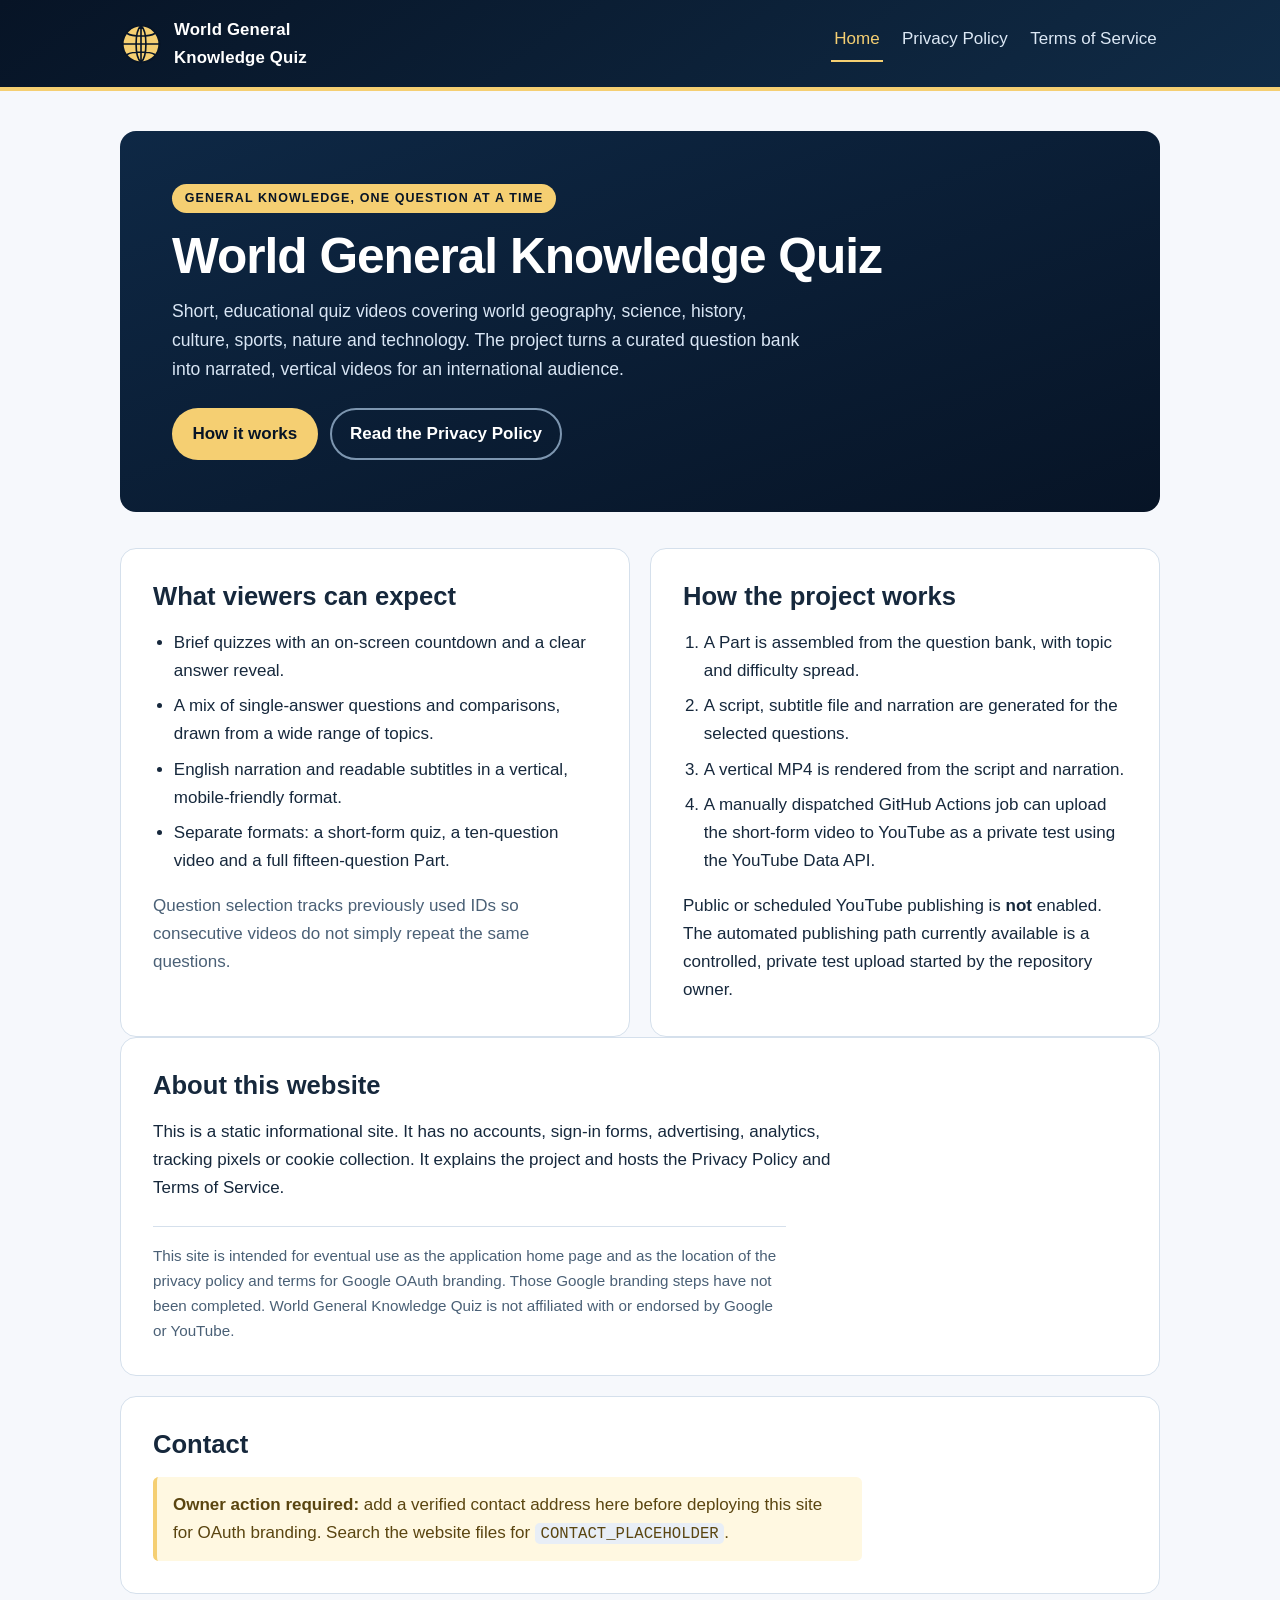
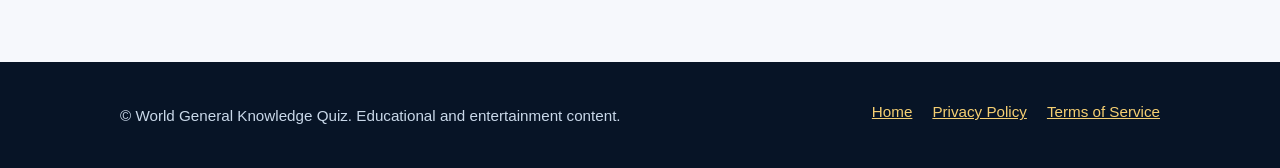
==== website/index.html @ ad519403 "feat(website): add public quiz website and privacy pages" ====
<!doctype html>
<html lang="en">
<head>
  <meta charset="utf-8">
  <meta name="viewport" content="width=device-width, initial-scale=1">
  <title>World General Knowledge Quiz — Home</title>
  <meta name="description" content="World General Knowledge Quiz creates short educational quiz videos about world geography, science, history, culture and more. Learn about the project and its publishing process.">
  <link rel="icon" href="assets/globe.svg" type="image/svg+xml">
  <link rel="stylesheet" href="assets/styles.css">
</head>
<body>
  <a class="skip-link" href="#main">Skip to main content</a>

  <header class="site-header">
    <div class="wrap header-inner">
      <a class="brand" href="index.html">
        <img src="assets/globe.svg" alt="" width="42" height="42">
        <span>World General Knowledge Quiz</span>
      </a>
      <nav class="site-nav" aria-label="Main navigation">
        <ul>
          <li><a href="index.html" aria-current="page">Home</a></li>
          <li><a href="privacy.html">Privacy Policy</a></li>
          <li><a href="terms.html">Terms of Service</a></li>
        </ul>
      </nav>
    </div>
  </header>

  <main id="main" class="wrap">
    <section class="hero">
      <span class="eyebrow">General knowledge, one question at a time</span>
      <h1>World General Knowledge Quiz</h1>
      <p>Short, educational quiz videos covering world geography, science, history, culture, sports, nature and technology. The project turns a curated question bank into narrated, vertical videos for an international audience.</p>
      <div class="actions">
        <a class="btn btn-primary" href="#how-it-works">How it works</a>
        <a class="btn btn-secondary" href="privacy.html">Read the Privacy Policy</a>
      </div>
    </section>

    <div class="grid">
      <section class="card">
        <h2>What viewers can expect</h2>
        <ul>
          <li>Brief quizzes with an on-screen countdown and a clear answer reveal.</li>
          <li>A mix of single-answer questions and comparisons, drawn from a wide range of topics.</li>
          <li>English narration and readable subtitles in a vertical, mobile-friendly format.</li>
          <li>Separate formats: a short-form quiz, a ten-question video and a full fifteen-question Part.</li>
        </ul>
        <p class="muted">Question selection tracks previously used IDs so consecutive videos do not simply repeat the same questions.</p>
      </section>

      <section class="card" id="how-it-works">
        <h2>How the project works</h2>
        <ol>
          <li>A Part is assembled from the question bank, with topic and difficulty spread.</li>
          <li>A script, subtitle file and narration are generated for the selected questions.</li>
          <li>A vertical MP4 is rendered from the script and narration.</li>
          <li>A manually dispatched GitHub Actions job can upload the short-form video to YouTube as a private test using the YouTube Data API.</li>
        </ol>
        <p>Public or scheduled YouTube publishing is <strong>not</strong> enabled. The automated publishing path currently available is a controlled, private test upload started by the repository owner.</p>
      </section>
    </div>

    <section class="card">
      <h2>About this website</h2>
      <p>This is a static informational site. It has no accounts, sign-in forms, advertising, analytics, tracking pixels or cookie collection. It explains the project and hosts the Privacy Policy and Terms of Service.</p>
      <p class="note">This site is intended for eventual use as the application home page and as the location of the privacy policy and terms for Google OAuth branding. Those Google branding steps have not been completed. World General Knowledge Quiz is not affiliated with or endorsed by Google or YouTube.</p>
    </section>

    <section class="card">
      <h2>Contact</h2>
      <!-- CONTACT_PLACEHOLDER: no verified contact address exists in the project documentation. Owner must supply one before publishing. -->
      <p class="placeholder"><strong>Owner action required:</strong> add a verified contact address here before deploying this site for OAuth branding. Search the website files for <code>CONTACT_PLACEHOLDER</code>.</p>
    </section>
  </main>

  <footer class="site-footer">
    <div class="wrap footer-inner">
      <p>&copy; World General Knowledge Quiz. Educational and entertainment content.</p>
      <ul>
        <li><a href="index.html">Home</a></li>
        <li><a href="privacy.html">Privacy Policy</a></li>
        <li><a href="terms.html">Terms of Service</a></li>
      </ul>
    </div>
  </footer>
</body>
</html>
---- website/assets/styles.css ----
:root {
  --navy: #071426;
  --navy-2: #102b46;
  --gold: #f5cf72;
  --ink: #16283c;
  --muted: #4a6076;
  --paper: #f6f8fc;
  --line: #d5e0ec;
  --link: #0b5cad;
  --green: #77e0a3;
  --radius: 16px;
}

* { box-sizing: border-box; }

html { scroll-behavior: smooth; }

body {
  margin: 0;
  background: var(--paper);
  color: var(--ink);
  font: 17px/1.65 -apple-system, BlinkMacSystemFont, "Segoe UI", Roboto, Helvetica, Arial, sans-serif;
  -webkit-font-smoothing: antialiased;
}

.wrap { width: min(1040px, calc(100% - 2rem)); margin-inline: auto; }

.skip-link {
  position: absolute;
  left: -9999px;
  top: 0;
  background: var(--gold);
  color: var(--navy);
  padding: .6rem 1rem;
  z-index: 10;
}
.skip-link:focus { left: .5rem; top: .5rem; }

a { color: var(--link); }
a:hover { text-decoration-thickness: 2px; }
a:focus-visible, button:focus-visible {
  outline: 3px solid var(--gold);
  outline-offset: 3px;
}

.site-header {
  background: linear-gradient(145deg, var(--navy) 0%, var(--navy-2) 100%);
  color: #fff;
  border-bottom: 4px solid var(--gold);
}
.header-inner {
  display: flex;
  flex-wrap: wrap;
  gap: 1rem;
  align-items: center;
  justify-content: space-between;
  padding-block: 1rem;
}
.brand {
  display: inline-flex;
  align-items: center;
  gap: .75rem;
  color: #fff;
  font-weight: 800;
  font-size: 1.05rem;
  text-decoration: none;
  letter-spacing: .01em;
}
.brand img { width: 42px; height: 42px; flex: none; }
.brand span { max-width: 18ch; }

.site-nav ul {
  display: flex;
  flex-wrap: wrap;
  gap: .35rem 1rem;
  list-style: none;
  margin: 0;
  padding: 0;
}
.site-nav a {
  display: block;
  color: #dce8f5;
  text-decoration: none;
  padding: .4rem .2rem;
  border-bottom: 2px solid transparent;
}
.site-nav a:hover, .site-nav a[aria-current="page"] {
  color: var(--gold);
  border-bottom-color: var(--gold);
}

main { padding-block: 2.5rem 3rem; }

.hero {
  background: linear-gradient(160deg, #0e2845 0%, var(--navy) 100%);
  color: #fff;
  border-radius: var(--radius);
  padding: clamp(1.75rem, 5vw, 3.25rem);
  margin-bottom: 2.25rem;
}
.hero h1 {
  margin: 0 0 .75rem;
  font-size: clamp(2rem, 5.5vw, 3.1rem);
  line-height: 1.12;
  letter-spacing: -.02em;
}
.hero p { margin: 0 0 1.5rem; max-width: 65ch; color: #d9e6f5; font-size: 1.1rem; }
.eyebrow {
  display: inline-block;
  color: var(--navy);
  background: var(--gold);
  border-radius: 999px;
  padding: .25rem .8rem;
  font-size: .78rem;
  font-weight: 800;
  letter-spacing: .09em;
  text-transform: uppercase;
  margin-bottom: 1rem;
}
.actions { display: flex; flex-wrap: wrap; gap: .75rem; }
.btn {
  display: inline-block;
  border-radius: 999px;
  padding: .65rem 1.15rem;
  font-weight: 700;
  text-decoration: none;
  border: 2px solid transparent;
}
.btn-primary { background: var(--gold); color: var(--navy); }
.btn-secondary { color: #fff; border-color: #7d96b0; }

h1, h2, h3 { line-height: 1.2; }
h2 { font-size: 1.6rem; margin: 0 0 .75rem; }
h3 { font-size: 1.15rem; margin: 1.5rem 0 .35rem; }
p, li { max-width: 75ch; }
.card {
  background: #fff;
  border: 1px solid var(--line);
  border-radius: var(--radius);
  padding: clamp(1.25rem, 4vw, 2rem);
  margin-bottom: 1.25rem;
}
.grid { display: grid; gap: 1.25rem; grid-template-columns: repeat(auto-fit, minmax(250px, 1fr)); }
.grid .card { margin-bottom: 0; }
.card p:last-child { margin-bottom: 0; }
.muted { color: var(--muted); }
.placeholder {
  background: #fff8e1;
  border-left: 4px solid var(--gold);
  border-radius: .35rem;
  padding: .85rem 1rem;
  color: #5a4510;
}
code { background: #e8eef6; padding: .1rem .35rem; border-radius: .3rem; font-size: .92em; }
.note {
  font-size: .95rem;
  color: var(--muted);
  border-top: 1px solid var(--line);
  padding-top: 1rem;
  margin-top: 1.5rem;
}
ul, ol { padding-left: 1.3rem; }
li { margin-bottom: .45rem; }

.site-footer {
  background: var(--navy);
  color: #c9d8e9;
  padding-block: 1.6rem;
  font-size: .95rem;
}
.footer-inner {
  display: flex;
  flex-wrap: wrap;
  gap: .75rem 1.5rem;
  align-items: center;
  justify-content: space-between;
}
.site-footer a { color: var(--gold); }
.site-footer ul { display: flex; flex-wrap: wrap; gap: .5rem 1.25rem; list-style: none; margin: 0; padding: 0; }

@media (max-width: 640px) {
  .brand span { max-width: none; font-size: .98rem; }
  .site-nav a { padding-block: .55rem; }
  .hero { padding: 1.5rem 1.25rem; }
  main { padding-top: 1.5rem; }
}
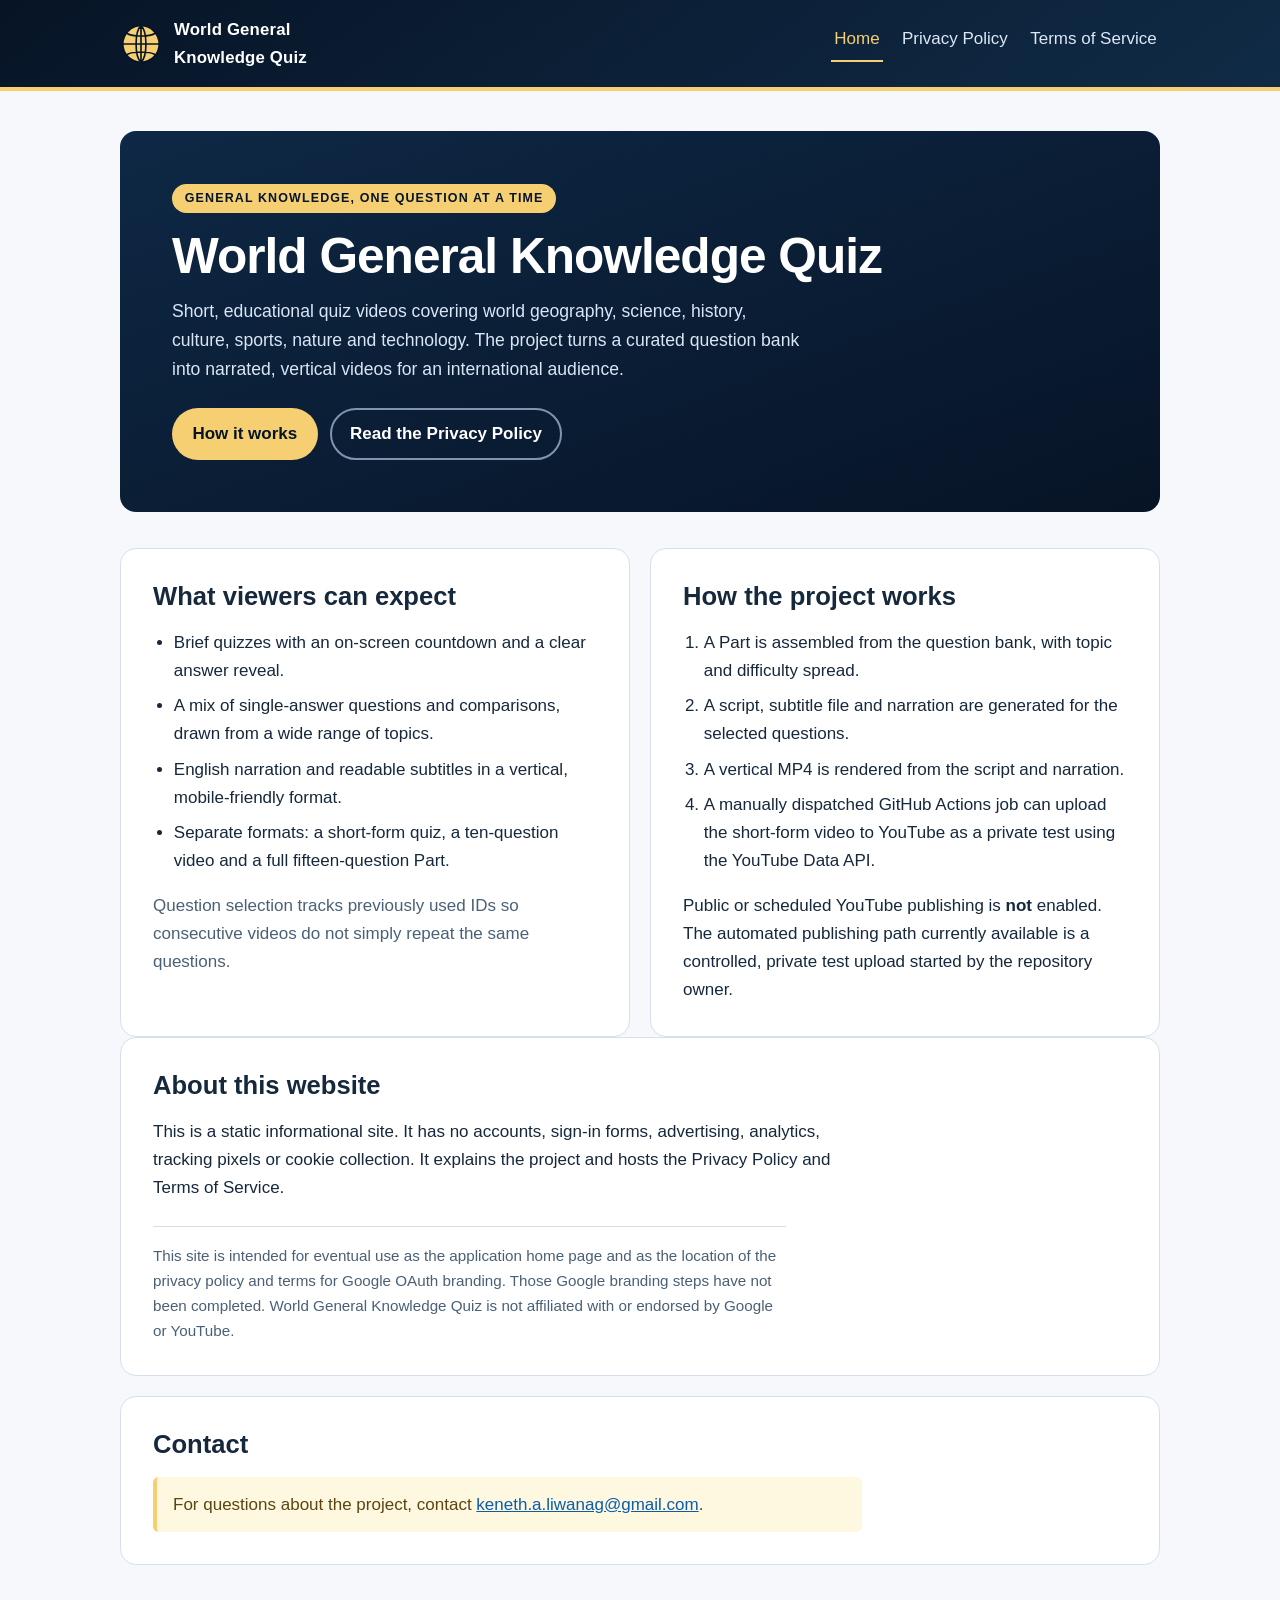
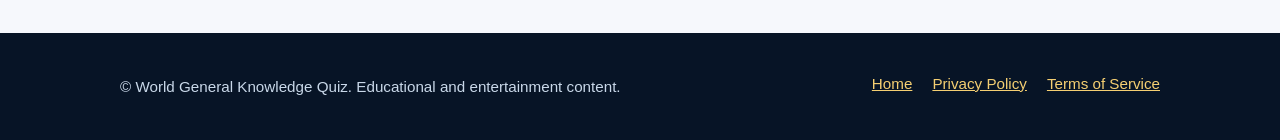
==== commit 1bdabb7c: "feat(youtube): separate Shorts output and numbering" ====
--- a/website/index.html
+++ b/website/index.html
@@ -70,8 +70,7 @@
 
     <section class="card">
       <h2>Contact</h2>
-      <!-- CONTACT_PLACEHOLDER: no verified contact address exists in the project documentation. Owner must supply one before publishing. -->
-      <p class="placeholder"><strong>Owner action required:</strong> add a verified contact address here before deploying this site for OAuth branding. Search the website files for <code>CONTACT_PLACEHOLDER</code>.</p>
+      <p class="placeholder">For questions about the project, contact <a href="mailto:keneth.a.liwanag@gmail.com">keneth.a.liwanag@gmail.com</a>.</p>
     </section>
   </main>
 
